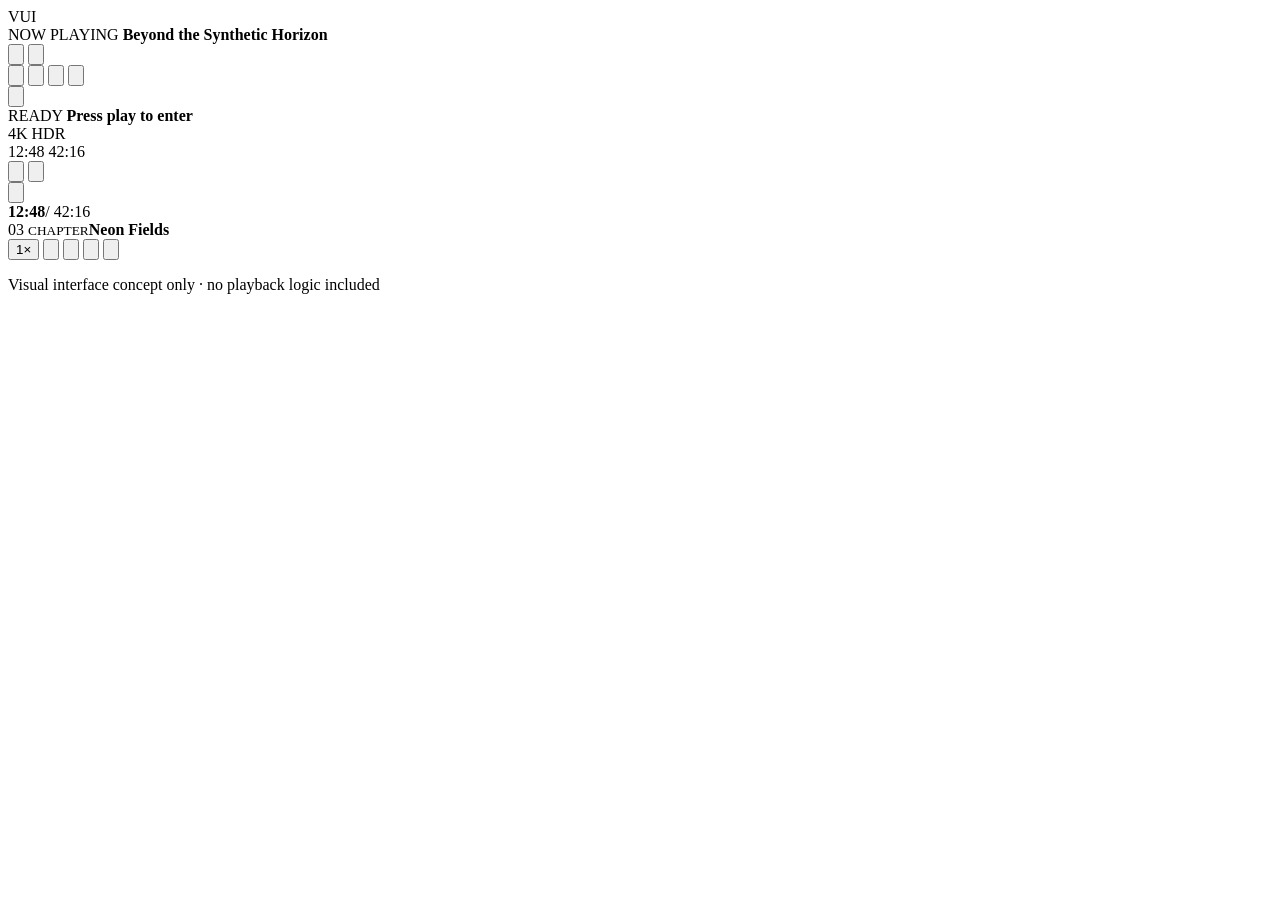
==== index.html @ d74f634b "Add futuristic video player UI" ====
<!doctype html>
<html lang="en">
<head>
  <meta charset="UTF-8" />
  <meta name="viewport" content="width=device-width, initial-scale=1.0" />
  <meta name="theme-color" content="#07080b" />
  <title>Vui — Futuristic Video Player UI</title>
  <link rel="preconnect" href="https://fonts.googleapis.com">
  <link rel="preconnect" href="https://fonts.gstatic.com" crossorigin>
  <link href="https://fonts.googleapis.com/css2?family=Inter:wght@400;500;600;700&display=swap" rel="stylesheet">
  <link rel="stylesheet" href="./styles.css" />
</head>
<body>
  <main class="page-shell">
    <section class="player" aria-label="Vui video player interface concept">
      <div class="ambient ambient-a"></div>
      <div class="ambient ambient-b"></div>
      <div class="noise"></div>
      <div class="scanline"></div>

      <div class="poster" aria-hidden="true">
        <div class="poster-orb orb-one"></div>
        <div class="poster-orb orb-two"></div>
        <div class="poster-grid"></div>
        <div class="poster-horizon"></div>
      </div>

      <header class="topbar glass-panel">
        <div class="brand-chip">
          <span class="brand-mark"><i></i><i></i></span>
          <span>VUI</span>
        </div>

        <div class="media-title">
          <span class="eyebrow">NOW PLAYING</span>
          <strong>Beyond the Synthetic Horizon</strong>
        </div>

        <div class="top-actions">
          <button class="icon-button soft" aria-label="Share">
            <svg viewBox="0 0 24 24"><path d="M7 12v7a1 1 0 0 0 1 1h8a1 1 0 0 0 1-1v-7M12 16V4m0 0L8 8m4-4 4 4"/></svg>
          </button>
          <button class="icon-button soft" aria-label="More options">
            <svg viewBox="0 0 24 24"><circle cx="5" cy="12" r="1.5"/><circle cx="12" cy="12" r="1.5"/><circle cx="19" cy="12" r="1.5"/></svg>
          </button>
        </div>
      </header>

      <aside class="side-rail glass-panel" aria-label="Quick actions">
        <button class="rail-button active" aria-label="Player mode">
          <span class="rail-glow"></span>
          <svg viewBox="0 0 24 24"><path d="M8 5v14l11-7z"/></svg>
        </button>
        <button class="rail-button" aria-label="Audio">
          <svg viewBox="0 0 24 24"><path d="M5 9v6h4l5 4V5L9 9H5zm12 1.5a3 3 0 0 1 0 3m1.8-5.2a6 6 0 0 1 0 7.4"/></svg>
        </button>
        <button class="rail-button" aria-label="Captions">
          <svg viewBox="0 0 24 24"><rect x="3" y="5" width="18" height="14" rx="4"/><path d="M10 10H8.5a2 2 0 0 0 0 4H10m5-4h-1.5a2 2 0 0 0 0 4H15"/></svg>
        </button>
        <button class="rail-button" aria-label="Cinema mode">
          <svg viewBox="0 0 24 24"><rect x="3" y="6" width="18" height="12" rx="3"/><path d="M8 10h8M8 14h5"/></svg>
        </button>
      </aside>

      <div class="center-state" aria-hidden="true">
        <button class="play-core" tabindex="-1">
          <span class="pulse pulse-a"></span>
          <span class="pulse pulse-b"></span>
          <span class="play-inner">
            <svg viewBox="0 0 24 24"><path d="M9 6.5v11l9-5.5z"/></svg>
          </span>
        </button>
        <div class="center-copy">
          <span>READY</span>
          <strong>Press play to enter</strong>
        </div>
      </div>

      <div class="quality-badge glass-panel" aria-hidden="true">
        <span class="status-dot"></span>
        <span>4K</span>
        <i></i>
        <span>HDR</span>
      </div>

      <section class="control-deck glass-panel" aria-label="Playback controls">
        <div class="timeline-wrap">
          <div class="timeline-labels">
            <span>12:48</span>
            <span>42:16</span>
          </div>
          <div class="timeline">
            <div class="buffered"></div>
            <div class="progress"></div>
            <div class="timeline-glow"></div>
            <div class="thumb"></div>
          </div>
          <div class="chapter-row" aria-hidden="true">
            <span style="left: 18%"></span>
            <span style="left: 41%"></span>
            <span style="left: 68%"></span>
            <span style="left: 87%"></span>
          </div>
        </div>

        <div class="controls-row">
          <div class="control-cluster left">
            <button class="icon-button strong" aria-label="Play">
              <svg viewBox="0 0 24 24"><path d="M8.5 5.5v13l10-6.5z"/></svg>
            </button>
            <button class="icon-button" aria-label="Next">
              <svg viewBox="0 0 24 24"><path d="M6 6v12l9-6zM17 6v12"/></svg>
            </button>
            <div class="volume-pill">
              <button class="mini-button" aria-label="Volume">
                <svg viewBox="0 0 24 24"><path d="M5 9v6h4l5 4V5L9 9H5zm12 1.5a3 3 0 0 1 0 3"/></svg>
              </button>
              <div class="volume-track"><span></span></div>
            </div>
            <div class="timecode"><strong>12:48</strong><span>/ 42:16</span></div>
          </div>

          <div class="control-cluster center">
            <div class="scene-pill">
              <span class="scene-index">03</span>
              <span class="scene-copy"><small>CHAPTER</small><strong>Neon Fields</strong></span>
              <span class="scene-wave" aria-hidden="true"><i></i><i></i><i></i><i></i><i></i></span>
            </div>
          </div>

          <div class="control-cluster right">
            <button class="text-button">1×</button>
            <button class="icon-button" aria-label="Captions">
              <svg viewBox="0 0 24 24"><rect x="3" y="5" width="18" height="14" rx="4"/><path d="M10 10H8.5a2 2 0 0 0 0 4H10m5-4h-1.5a2 2 0 0 0 0 4H15"/></svg>
            </button>
            <button class="icon-button" aria-label="Settings">
              <svg viewBox="0 0 24 24"><circle cx="12" cy="12" r="3"/><path d="M19.4 15a1.7 1.7 0 0 0 .34 1.88l.06.06-2.83 2.83-.06-.06A1.7 1.7 0 0 0 15 19.4a1.7 1.7 0 0 0-1 .6 1.7 1.7 0 0 0-.4 1.1V21H9.6v-.1A1.7 1.7 0 0 0 8.2 19.3a1.7 1.7 0 0 0-1.6.4l-.07.06-2.83-2.83.06-.06A1.7 1.7 0 0 0 4.1 15a1.7 1.7 0 0 0-.6-1 1.7 1.7 0 0 0-1.1-.4H2.3V9.6h.1A1.7 1.7 0 0 0 4 8.2a1.7 1.7 0 0 0-.4-1.6l-.06-.07L6.37 3.7l.06.06A1.7 1.7 0 0 0 8.3 4.1a1.7 1.7 0 0 0 1-.6 1.7 1.7 0 0 0 .4-1.1V2.3h4v.1A1.7 1.7 0 0 0 15.1 4a1.7 1.7 0 0 0 1.6-.4l.07-.06 2.83 2.83-.06.06A1.7 1.7 0 0 0 19.9 8.3a1.7 1.7 0 0 0 .6 1 1.7 1.7 0 0 0 1.1.4h.1v4h-.1A1.7 1.7 0 0 0 19.4 15Z"/></svg>
            </button>
            <button class="icon-button" aria-label="Picture in picture">
              <svg viewBox="0 0 24 24"><rect x="3" y="5" width="18" height="14" rx="2"/><rect x="12" y="11" width="7" height="5" rx="1"/></svg>
            </button>
            <button class="icon-button strong subtle" aria-label="Fullscreen">
              <svg viewBox="0 0 24 24"><path d="M8 3H3v5m13-5h5v5M8 21H3v-5m13 5h5v-5"/></svg>
            </button>
          </div>
        </div>
      </section>

      <div class="corner-mark corner-mark-tl"></div>
      <div class="corner-mark corner-mark-tr"></div>
      <div class="corner-mark corner-mark-bl"></div>
      <div class="corner-mark corner-mark-br"></div>
    </section>

    <p class="hint">Visual interface concept only · no playback logic included</p>
  </main>
</body>
</html>
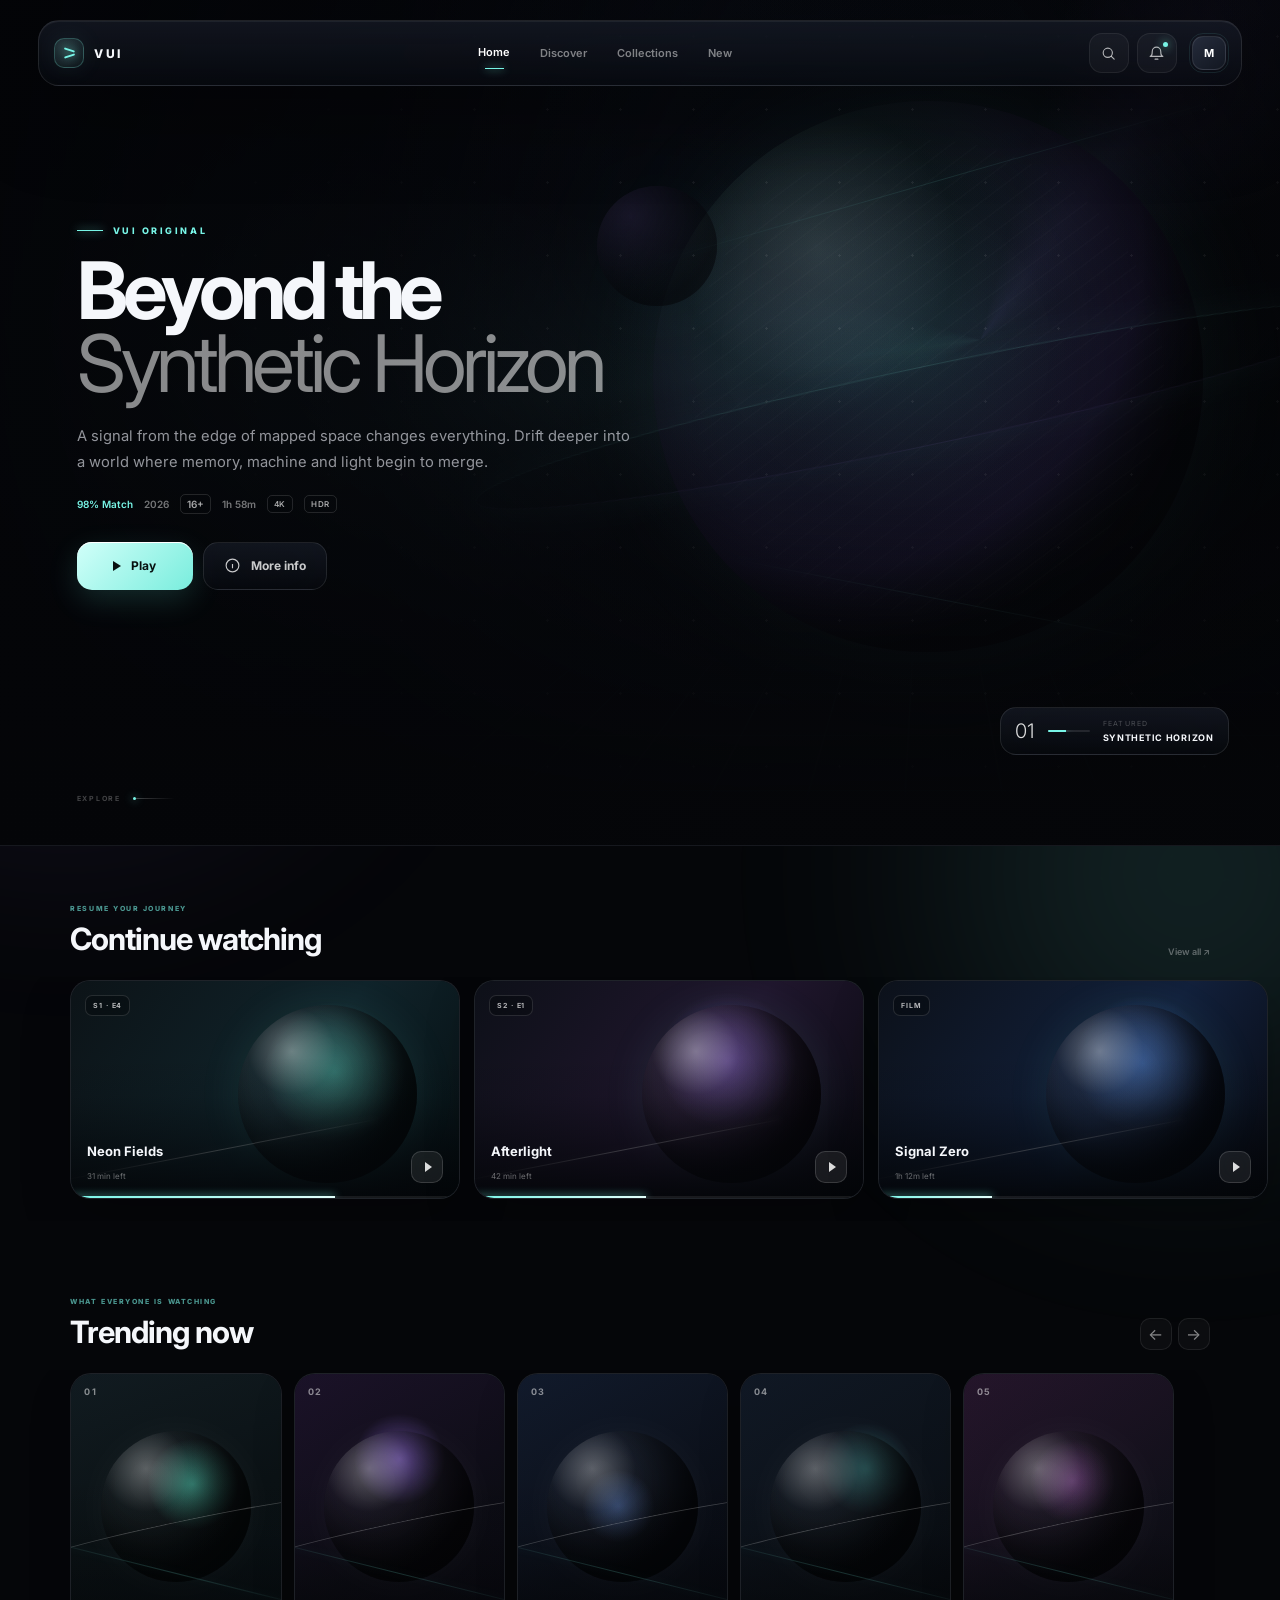
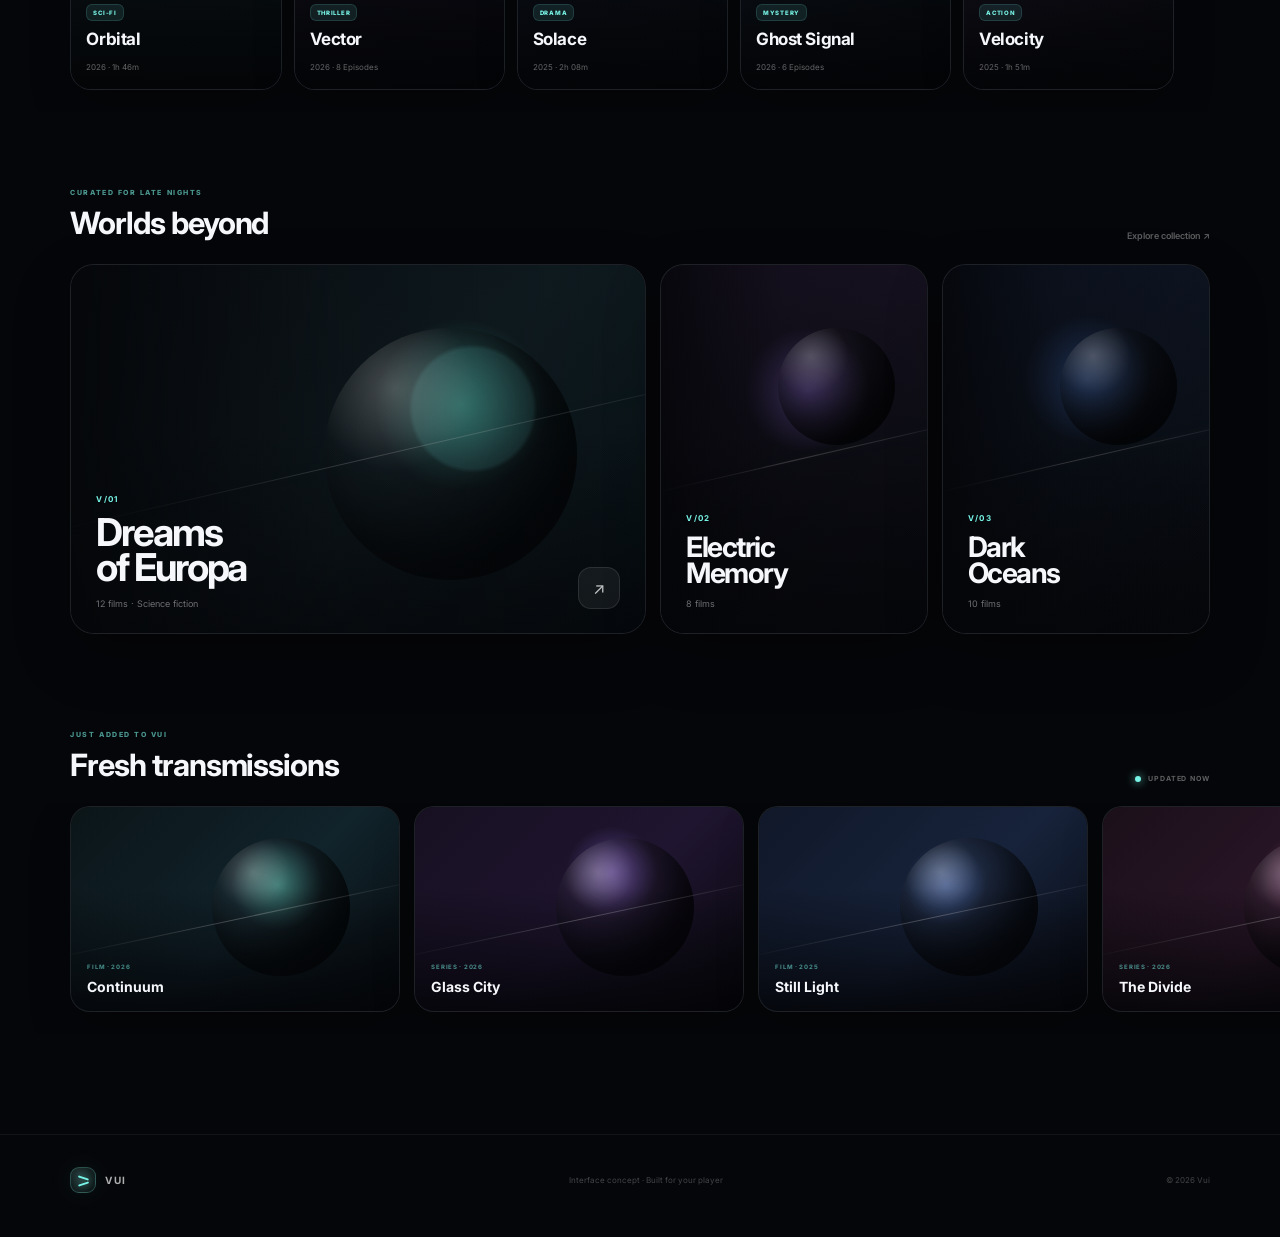
==== commit c4832c61: "Build Vui streaming homepage" ====
--- a/index.html
+++ b/index.html
@@ -3,156 +3,257 @@
 <head>
   <meta charset="UTF-8" />
   <meta name="viewport" content="width=device-width, initial-scale=1.0" />
-  <meta name="theme-color" content="#07080b" />
-  <title>Vui — Futuristic Video Player UI</title>
+  <meta name="theme-color" content="#050609" />
+  <title>Vui — Discover</title>
   <link rel="preconnect" href="https://fonts.googleapis.com">
   <link rel="preconnect" href="https://fonts.gstatic.com" crossorigin>
-  <link href="https://fonts.googleapis.com/css2?family=Inter:wght@400;500;600;700&display=swap" rel="stylesheet">
-  <link rel="stylesheet" href="./styles.css" />
+  <link href="https://fonts.googleapis.com/css2?family=Inter:wght@400;500;600;700;800&display=swap" rel="stylesheet">
+  <link rel="stylesheet" href="./home.css" />
 </head>
 <body>
-  <main class="page-shell">
-    <section class="player" aria-label="Vui video player interface concept">
-      <div class="ambient ambient-a"></div>
-      <div class="ambient ambient-b"></div>
-      <div class="noise"></div>
-      <div class="scanline"></div>
-
-      <div class="poster" aria-hidden="true">
-        <div class="poster-orb orb-one"></div>
-        <div class="poster-orb orb-two"></div>
-        <div class="poster-grid"></div>
-        <div class="poster-horizon"></div>
-      </div>
-
-      <header class="topbar glass-panel">
-        <div class="brand-chip">
-          <span class="brand-mark"><i></i><i></i></span>
-          <span>VUI</span>
-        </div>
-
-        <div class="media-title">
-          <span class="eyebrow">NOW PLAYING</span>
-          <strong>Beyond the Synthetic Horizon</strong>
-        </div>
-
-        <div class="top-actions">
-          <button class="icon-button soft" aria-label="Share">
-            <svg viewBox="0 0 24 24"><path d="M7 12v7a1 1 0 0 0 1 1h8a1 1 0 0 0 1-1v-7M12 16V4m0 0L8 8m4-4 4 4"/></svg>
-          </button>
-          <button class="icon-button soft" aria-label="More options">
-            <svg viewBox="0 0 24 24"><circle cx="5" cy="12" r="1.5"/><circle cx="12" cy="12" r="1.5"/><circle cx="19" cy="12" r="1.5"/></svg>
-          </button>
-        </div>
-      </header>
-
-      <aside class="side-rail glass-panel" aria-label="Quick actions">
-        <button class="rail-button active" aria-label="Player mode">
-          <span class="rail-glow"></span>
-          <svg viewBox="0 0 24 24"><path d="M8 5v14l11-7z"/></svg>
+  <div class="page-noise"></div>
+  <div class="aurora aurora-a"></div>
+  <div class="aurora aurora-b"></div>
+
+  <header class="nav-shell">
+    <nav class="nav glass">
+      <a class="brand" href="./index.html" aria-label="Vui home">
+        <span class="brand-mark"><i></i><i></i></span>
+        <span>VUI</span>
+      </a>
+
+      <div class="nav-links" aria-label="Primary navigation">
+        <a class="active" href="#">Home</a>
+        <a href="#trending">Discover</a>
+        <a href="#collections">Collections</a>
+        <a href="#new">New</a>
+      </div>
+
+      <div class="nav-actions">
+        <button class="round-button search-button" aria-label="Search">
+          <svg viewBox="0 0 24 24"><circle cx="11" cy="11" r="6.5"/><path d="m16 16 4 4"/></svg>
         </button>
-        <button class="rail-button" aria-label="Audio">
-          <svg viewBox="0 0 24 24"><path d="M5 9v6h4l5 4V5L9 9H5zm12 1.5a3 3 0 0 1 0 3m1.8-5.2a6 6 0 0 1 0 7.4"/></svg>
+        <button class="round-button" aria-label="Notifications">
+          <svg viewBox="0 0 24 24"><path d="M18 9a6 6 0 0 0-12 0c0 7-3 7-3 7h18s-3 0-3-7M10 20h4"/></svg>
+          <span class="notify-dot"></span>
         </button>
-        <button class="rail-button" aria-label="Captions">
-          <svg viewBox="0 0 24 24"><rect x="3" y="5" width="18" height="14" rx="4"/><path d="M10 10H8.5a2 2 0 0 0 0 4H10m5-4h-1.5a2 2 0 0 0 0 4H15"/></svg>
+        <button class="profile" aria-label="Profile">
+          <span class="profile-core">M</span>
+          <span class="profile-ring"></span>
         </button>
-        <button class="rail-button" aria-label="Cinema mode">
-          <svg viewBox="0 0 24 24"><rect x="3" y="6" width="18" height="12" rx="3"/><path d="M8 10h8M8 14h5"/></svg>
-        </button>
-      </aside>
-
-      <div class="center-state" aria-hidden="true">
-        <button class="play-core" tabindex="-1">
-          <span class="pulse pulse-a"></span>
-          <span class="pulse pulse-b"></span>
-          <span class="play-inner">
-            <svg viewBox="0 0 24 24"><path d="M9 6.5v11l9-5.5z"/></svg>
-          </span>
-        </button>
-        <div class="center-copy">
-          <span>READY</span>
-          <strong>Press play to enter</strong>
-        </div>
-      </div>
-
-      <div class="quality-badge glass-panel" aria-hidden="true">
-        <span class="status-dot"></span>
-        <span>4K</span>
+      </div>
+    </nav>
+  </header>
+
+  <main>
+    <section class="hero">
+      <div class="hero-art" aria-hidden="true">
+        <div class="planet planet-main"></div>
+        <div class="planet planet-small"></div>
+        <div class="hero-grid"></div>
+        <div class="hero-beam beam-a"></div>
+        <div class="hero-beam beam-b"></div>
+        <div class="star-field"></div>
+      </div>
+
+      <div class="hero-vignette"></div>
+
+      <div class="hero-content">
+        <div class="hero-kicker"><span></span> VUI ORIGINAL</div>
+        <h1>Beyond the<br><em>Synthetic Horizon</em></h1>
+        <p>A signal from the edge of mapped space changes everything. Drift deeper into a world where memory, machine and light begin to merge.</p>
+
+        <div class="meta">
+          <span class="match">98% Match</span>
+          <span>2026</span>
+          <span class="rating">16+</span>
+          <span>1h 58m</span>
+          <span class="quality">4K</span>
+          <span class="quality">HDR</span>
+        </div>
+
+        <div class="hero-actions">
+          <a class="primary-cta" href="./player.html">
+            <span class="play-glyph"></span>
+            Play
+          </a>
+          <a class="secondary-cta glass" href="#featured">
+            <svg viewBox="0 0 24 24"><circle cx="12" cy="12" r="9"/><path d="M12 10v6m0-9v.2"/></svg>
+            More info
+          </a>
+        </div>
+      </div>
+
+      <div class="hero-index glass" aria-label="Featured selection">
+        <span class="index-number">01</span>
+        <div class="index-line"><i></i></div>
+        <div>
+          <small>FEATURED</small>
+          <strong>SYNTHETIC HORIZON</strong>
+        </div>
+      </div>
+
+      <div class="scroll-cue">
+        <span>EXPLORE</span>
         <i></i>
-        <span>HDR</span>
-      </div>
-
-      <section class="control-deck glass-panel" aria-label="Playback controls">
-        <div class="timeline-wrap">
-          <div class="timeline-labels">
-            <span>12:48</span>
-            <span>42:16</span>
-          </div>
-          <div class="timeline">
-            <div class="buffered"></div>
-            <div class="progress"></div>
-            <div class="timeline-glow"></div>
-            <div class="thumb"></div>
-          </div>
-          <div class="chapter-row" aria-hidden="true">
-            <span style="left: 18%"></span>
-            <span style="left: 41%"></span>
-            <span style="left: 68%"></span>
-            <span style="left: 87%"></span>
-          </div>
-        </div>
-
-        <div class="controls-row">
-          <div class="control-cluster left">
-            <button class="icon-button strong" aria-label="Play">
-              <svg viewBox="0 0 24 24"><path d="M8.5 5.5v13l10-6.5z"/></svg>
-            </button>
-            <button class="icon-button" aria-label="Next">
-              <svg viewBox="0 0 24 24"><path d="M6 6v12l9-6zM17 6v12"/></svg>
-            </button>
-            <div class="volume-pill">
-              <button class="mini-button" aria-label="Volume">
-                <svg viewBox="0 0 24 24"><path d="M5 9v6h4l5 4V5L9 9H5zm12 1.5a3 3 0 0 1 0 3"/></svg>
-              </button>
-              <div class="volume-track"><span></span></div>
-            </div>
-            <div class="timecode"><strong>12:48</strong><span>/ 42:16</span></div>
-          </div>
-
-          <div class="control-cluster center">
-            <div class="scene-pill">
-              <span class="scene-index">03</span>
-              <span class="scene-copy"><small>CHAPTER</small><strong>Neon Fields</strong></span>
-              <span class="scene-wave" aria-hidden="true"><i></i><i></i><i></i><i></i><i></i></span>
-            </div>
-          </div>
-
-          <div class="control-cluster right">
-            <button class="text-button">1×</button>
-            <button class="icon-button" aria-label="Captions">
-              <svg viewBox="0 0 24 24"><rect x="3" y="5" width="18" height="14" rx="4"/><path d="M10 10H8.5a2 2 0 0 0 0 4H10m5-4h-1.5a2 2 0 0 0 0 4H15"/></svg>
-            </button>
-            <button class="icon-button" aria-label="Settings">
-              <svg viewBox="0 0 24 24"><circle cx="12" cy="12" r="3"/><path d="M19.4 15a1.7 1.7 0 0 0 .34 1.88l.06.06-2.83 2.83-.06-.06A1.7 1.7 0 0 0 15 19.4a1.7 1.7 0 0 0-1 .6 1.7 1.7 0 0 0-.4 1.1V21H9.6v-.1A1.7 1.7 0 0 0 8.2 19.3a1.7 1.7 0 0 0-1.6.4l-.07.06-2.83-2.83.06-.06A1.7 1.7 0 0 0 4.1 15a1.7 1.7 0 0 0-.6-1 1.7 1.7 0 0 0-1.1-.4H2.3V9.6h.1A1.7 1.7 0 0 0 4 8.2a1.7 1.7 0 0 0-.4-1.6l-.06-.07L6.37 3.7l.06.06A1.7 1.7 0 0 0 8.3 4.1a1.7 1.7 0 0 0 1-.6 1.7 1.7 0 0 0 .4-1.1V2.3h4v.1A1.7 1.7 0 0 0 15.1 4a1.7 1.7 0 0 0 1.6-.4l.07-.06 2.83 2.83-.06.06A1.7 1.7 0 0 0 19.9 8.3a1.7 1.7 0 0 0 .6 1 1.7 1.7 0 0 0 1.1.4h.1v4h-.1A1.7 1.7 0 0 0 19.4 15Z"/></svg>
-            </button>
-            <button class="icon-button" aria-label="Picture in picture">
-              <svg viewBox="0 0 24 24"><rect x="3" y="5" width="18" height="14" rx="2"/><rect x="12" y="11" width="7" height="5" rx="1"/></svg>
-            </button>
-            <button class="icon-button strong subtle" aria-label="Fullscreen">
-              <svg viewBox="0 0 24 24"><path d="M8 3H3v5m13-5h5v5M8 21H3v-5m13 5h5v-5"/></svg>
-            </button>
-          </div>
-        </div>
-      </section>
-
-      <div class="corner-mark corner-mark-tl"></div>
-      <div class="corner-mark corner-mark-tr"></div>
-      <div class="corner-mark corner-mark-bl"></div>
-      <div class="corner-mark corner-mark-br"></div>
-    </section>
-
-    <p class="hint">Visual interface concept only · no playback logic included</p>
+      </div>
+    </section>
+
+    <section class="content-stage" id="featured">
+      <div class="section-head">
+        <div>
+          <span class="eyebrow">RESUME YOUR JOURNEY</span>
+          <h2>Continue watching</h2>
+        </div>
+        <a href="#trending">View all <span>↗</span></a>
+      </div>
+
+      <div class="rail continue-rail">
+        <a class="wide-card theme-cyan" href="./player.html">
+          <div class="card-art"><span class="sphere"></span><span class="slash"></span></div>
+          <div class="card-shade"></div>
+          <span class="card-badge">S1 · E4</span>
+          <div class="wide-info">
+            <div><strong>Neon Fields</strong><span>31 min left</span></div>
+            <span class="mini-play"></span>
+          </div>
+          <div class="progress"><i style="width:68%"></i></div>
+        </a>
+
+        <a class="wide-card theme-violet" href="./player.html">
+          <div class="card-art"><span class="sphere"></span><span class="slash"></span></div>
+          <div class="card-shade"></div>
+          <span class="card-badge">S2 · E1</span>
+          <div class="wide-info">
+            <div><strong>Afterlight</strong><span>42 min left</span></div>
+            <span class="mini-play"></span>
+          </div>
+          <div class="progress"><i style="width:44%"></i></div>
+        </a>
+
+        <a class="wide-card theme-blue" href="./player.html">
+          <div class="card-art"><span class="sphere"></span><span class="slash"></span></div>
+          <div class="card-shade"></div>
+          <span class="card-badge">FILM</span>
+          <div class="wide-info">
+            <div><strong>Signal Zero</strong><span>1h 12m left</span></div>
+            <span class="mini-play"></span>
+          </div>
+          <div class="progress"><i style="width:29%"></i></div>
+        </a>
+      </div>
+    </section>
+
+    <section class="content-stage" id="trending">
+      <div class="section-head">
+        <div>
+          <span class="eyebrow">WHAT EVERYONE IS WATCHING</span>
+          <h2>Trending now</h2>
+        </div>
+        <div class="rail-controls"><button>←</button><button>→</button></div>
+      </div>
+
+      <div class="rail poster-rail">
+        <a class="poster-card poster-a" href="./player.html">
+          <span class="rank">01</span>
+          <div class="poster-visual"><i></i></div>
+          <div class="poster-overlay">
+            <span class="pill">SCI-FI</span>
+            <strong>Orbital</strong>
+            <small>2026 · 1h 46m</small>
+          </div>
+        </a>
+        <a class="poster-card poster-b" href="./player.html">
+          <span class="rank">02</span>
+          <div class="poster-visual"><i></i></div>
+          <div class="poster-overlay">
+            <span class="pill">THRILLER</span>
+            <strong>Vector</strong>
+            <small>2026 · 8 Episodes</small>
+          </div>
+        </a>
+        <a class="poster-card poster-c" href="./player.html">
+          <span class="rank">03</span>
+          <div class="poster-visual"><i></i></div>
+          <div class="poster-overlay">
+            <span class="pill">DRAMA</span>
+            <strong>Solace</strong>
+            <small>2025 · 2h 08m</small>
+          </div>
+        </a>
+        <a class="poster-card poster-d" href="./player.html">
+          <span class="rank">04</span>
+          <div class="poster-visual"><i></i></div>
+          <div class="poster-overlay">
+            <span class="pill">MYSTERY</span>
+            <strong>Ghost Signal</strong>
+            <small>2026 · 6 Episodes</small>
+          </div>
+        </a>
+        <a class="poster-card poster-e" href="./player.html">
+          <span class="rank">05</span>
+          <div class="poster-visual"><i></i></div>
+          <div class="poster-overlay">
+            <span class="pill">ACTION</span>
+            <strong>Velocity</strong>
+            <small>2025 · 1h 51m</small>
+          </div>
+        </a>
+      </div>
+    </section>
+
+    <section class="content-stage" id="collections">
+      <div class="section-head">
+        <div>
+          <span class="eyebrow">CURATED FOR LATE NIGHTS</span>
+          <h2>Worlds beyond</h2>
+        </div>
+        <a href="#new">Explore collection <span>↗</span></a>
+      </div>
+
+      <div class="collection-grid">
+        <a class="collection-card collection-main" href="./player.html">
+          <div class="collection-art"></div>
+          <div class="collection-copy">
+            <span class="collection-no">V/01</span>
+            <h3>Dreams<br>of Europa</h3>
+            <p>12 films · Science fiction</p>
+            <span class="arrow-orb">↗</span>
+          </div>
+        </a>
+        <a class="collection-card collection-mini collection-two" href="./player.html">
+          <div class="collection-art"></div>
+          <div class="collection-copy"><span>V/02</span><h3>Electric<br>Memory</h3><p>8 films</p></div>
+        </a>
+        <a class="collection-card collection-mini collection-three" href="./player.html">
+          <div class="collection-art"></div>
+          <div class="collection-copy"><span>V/03</span><h3>Dark<br>Oceans</h3><p>10 films</p></div>
+        </a>
+      </div>
+    </section>
+
+    <section class="content-stage" id="new">
+      <div class="section-head">
+        <div>
+          <span class="eyebrow">JUST ADDED TO VUI</span>
+          <h2>Fresh transmissions</h2>
+        </div>
+        <div class="live-chip"><i></i> UPDATED NOW</div>
+      </div>
+
+      <div class="rail landscape-rail">
+        <a class="landscape-card land-a" href="./player.html"><div class="land-art"></div><div class="land-copy"><span>FILM · 2026</span><strong>Continuum</strong></div></a>
+        <a class="landscape-card land-b" href="./player.html"><div class="land-art"></div><div class="land-copy"><span>SERIES · 2026</span><strong>Glass City</strong></div></a>
+        <a class="landscape-card land-c" href="./player.html"><div class="land-art"></div><div class="land-copy"><span>FILM · 2025</span><strong>Still Light</strong></div></a>
+        <a class="landscape-card land-d" href="./player.html"><div class="land-art"></div><div class="land-copy"><span>SERIES · 2026</span><strong>The Divide</strong></div></a>
+      </div>
+    </section>
   </main>
+
+  <footer>
+    <div class="footer-brand"><span class="brand-mark"><i></i><i></i></span><strong>VUI</strong></div>
+    <p>Interface concept · Built for your player</p>
+    <span>© 2026 Vui</span>
+  </footer>
 </body>
 </html>
--- a/home.css
+++ b/home.css
@@ -0,0 +1 @@
+:root{--bg:#050609;--surface:#0b0e14;--glass:rgba(14,18,26,.56);--line:rgba(255,255,255,.1);--text:#f5f7fb;--muted:rgba(235,239,248,.56);--dim:rgba(235,239,248,.3);--cyan:#78f5e7;--cyan2:#b6fff6;--violet:#a788ff;--blue:#6aa8ff;--ease:cubic-bezier(.2,.8,.2,1);--shadow:0 30px 80px rgba(0,0,0,.36)}*{box-sizing:border-box}html{scroll-behavior:smooth}body{margin:0;background:var(--bg);color:var(--text);font-family:Inter,ui-sans-serif,system-ui,-apple-system,BlinkMacSystemFont,"Segoe UI",sans-serif;-webkit-font-smoothing:antialiased;overflow-x:hidden}a{color:inherit;text-decoration:none}button{font:inherit}.page-noise{position:fixed;inset:0;z-index:99;pointer-events:none;opacity:.09;background-image:url("data:image/svg+xml,%3Csvg viewBox='0 0 180 180' xmlns='http://www.w3.org/2000/svg'%3E%3Cfilter id='n'%3E%3CfeTurbulence type='fractalNoise' baseFrequency='.92' numOctaves='3' stitchTiles='stitch'/%3E%3C/filter%3E%3Crect width='100%25' height='100%25' filter='url(%23n)' opacity='.22'/%3E%3C/svg%3E");mix-blend-mode:soft-light}.aurora{position:fixed;z-index:-1;border-radius:50%;filter:blur(130px);opacity:.12;pointer-events:none}.aurora-a{width:42vw;height:42vw;left:-16vw;top:30vh;background:var(--violet);animation:auroraA 16s var(--ease) infinite alternate}.aurora-b{width:38vw;height:38vw;right:-12vw;top:70vh;background:var(--cyan);animation:auroraB 18s var(--ease) infinite alternate}.glass{background:linear-gradient(180deg,rgba(24,29,41,.66),rgba(9,12,18,.5));border:1px solid var(--line);backdrop-filter:blur(28px) saturate(130%);-webkit-backdrop-filter:blur(28px) saturate(130%);box-shadow:inset 0 1px rgba(255,255,255,.06),var(--shadow)}.nav-shell{position:fixed;z-index:80;left:0;right:0;top:0;padding:20px clamp(18px,3vw,48px);pointer-events:none}.nav{height:66px;max-width:1500px;margin:auto;padding:0 11px 0 15px;border-radius:21px;display:grid;grid-template-columns:auto 1fr auto;align-items:center;gap:38px;pointer-events:auto;transition:border-color .35s var(--ease),transform .35s var(--ease)}.nav:hover{border-color:rgba(255,255,255,.16)}.brand{display:flex;align-items:center;gap:10px;font-size:12px;font-weight:800;letter-spacing:.18em}.brand-mark{position:relative;display:grid;place-items:center;width:30px;height:30px;border-radius:10px;border:1px solid rgba(126,245,231,.24);background:radial-gradient(circle at 35% 30%,rgba(169,255,246,.18),rgba(126,245,231,.04));box-shadow:0 0 25px rgba(126,245,231,.08)}.brand-mark i{position:absolute;width:11px;height:1.5px;border-radius:5px;background:var(--cyan);box-shadow:0 0 9px rgba(120,245,231,.7)}.brand-mark i:first-child{transform:translateY(-3px) rotate(18deg)}.brand-mark i:last-child{transform:translateY(3px) rotate(-18deg)}.nav-links{display:flex;align-items:center;justify-content:center;gap:30px}.nav-links a{position:relative;color:rgba(255,255,255,.48);font-size:11px;font-weight:600;transition:color .25s var(--ease),transform .25s var(--ease)}.nav-links a::after{content:"";position:absolute;left:50%;right:50%;bottom:-10px;height:1px;background:var(--cyan);box-shadow:0 0 8px var(--cyan);transition:left .3s var(--ease),right .3s var(--ease)}.nav-links a:hover,.nav-links a.active{color:#fff;transform:translateY(-1px)}.nav-links a.active::after,.nav-links a:hover::after{left:20%;right:20%}.nav-actions{display:flex;align-items:center;gap:8px}.round-button{position:relative;width:40px;height:40px;display:grid;place-items:center;border-radius:13px;border:1px solid rgba(255,255,255,.07);background:rgba(255,255,255,.035);color:rgba(255,255,255,.68);cursor:pointer;transition:.25s var(--ease)}.round-button:hover{color:white;background:rgba(255,255,255,.08);border-color:rgba(255,255,255,.15);transform:translateY(-2px) scale(1.04)}.round-button svg{width:17px;height:17px;fill:none;stroke:currentColor;stroke-width:1.6;stroke-linecap:round;stroke-linejoin:round}.notify-dot{position:absolute;right:8px;top:8px;width:5px;height:5px;border-radius:50%;background:var(--cyan);box-shadow:0 0 10px var(--cyan)}.profile{position:relative;width:42px;height:42px;margin-left:3px;border:0;background:transparent;color:white;cursor:pointer}.profile-core{position:absolute;inset:4px;display:grid;place-items:center;border-radius:11px;background:linear-gradient(145deg,#252b3b,#121721);font-size:11px;font-weight:700;border:1px solid rgba(255,255,255,.1);z-index:2}.profile-ring{position:absolute;inset:1px;border-radius:14px;border:1px solid rgba(126,245,231,.25);opacity:.4;transition:.3s}.profile:hover .profile-ring{inset:-3px;opacity:1;box-shadow:0 0 18px rgba(126,245,231,.14)}.hero{position:relative;min-height:min(880px,94vh);height:94vh;overflow:hidden;border-bottom:1px solid rgba(255,255,255,.06);background:#070a10}.hero-art{position:absolute;inset:0;overflow:hidden;background:radial-gradient(circle at 72% 43%,rgba(91,255,223,.08),transparent 15%),radial-gradient(circle at 67% 45%,rgba(137,104,255,.1),transparent 26%),linear-gradient(115deg,#080b12 0%,#090c13 44%,#040506 100%)}.hero-art::before{content:"";position:absolute;inset:-20%;background:conic-gradient(from 140deg at 69% 43%,transparent 0 28%,rgba(121,244,230,.07) 34%,transparent 41% 65%,rgba(157,125,255,.08) 71%,transparent 79%);animation:heroRotate 25s linear infinite}.planet{position:absolute;border-radius:50%;box-shadow:inset -42px -30px 90px rgba(0,0,0,.65),0 0 100px rgba(119,245,231,.08)}.planet-main{width:min(43vw,650px);height:min(43vw,650px);right:6vw;top:12%;background:radial-gradient(circle at 30% 27%,rgba(189,255,248,.23),rgba(84,163,157,.12) 25%,rgba(45,37,80,.58) 58%,#0a0c12 72%);animation:planetFloat 10s var(--ease) infinite alternate}.planet-main::before{content:"";position:absolute;inset:7%;border-radius:50%;background:repeating-linear-gradient(155deg,transparent 0 14px,rgba(255,255,255,.025) 15px 16px);transform:rotate(-12deg);opacity:.8}.planet-main::after{content:"";position:absolute;left:-34%;right:-34%;top:48%;height:14%;border-radius:50%;border-top:1px solid rgba(138,255,238,.18);border-bottom:1px solid rgba(173,149,255,.13);transform:rotate(-12deg);filter:blur(.2px);box-shadow:0 0 35px rgba(126,245,231,.06)}.planet-small{width:120px;height:120px;right:44%;top:22%;opacity:.5;background:radial-gradient(circle at 28% 25%,rgba(167,136,255,.5),rgba(28,30,48,.35) 58%,#070910 70%);animation:smallFloat 8s var(--ease) infinite alternate}.hero-grid{position:absolute;left:30%;right:-15%;bottom:-36%;height:58%;transform:perspective(560px) rotateX(63deg);transform-origin:top;background-image:linear-gradient(rgba(126,245,231,.09) 1px,transparent 1px),linear-gradient(90deg,rgba(126,245,231,.07) 1px,transparent 1px);background-size:66px 66px;mask-image:linear-gradient(to bottom,transparent,#000 18%,#000 60%,transparent);opacity:.44;animation:gridDrift 11s linear infinite}.hero-beam{position:absolute;height:1px;background:linear-gradient(90deg,transparent,rgba(126,245,231,.38),transparent);box-shadow:0 0 14px rgba(126,245,231,.25);transform-origin:left;opacity:.4}.beam-a{width:47vw;right:2%;top:31%;transform:rotate(-16deg);animation:beamPulse 5s var(--ease) infinite alternate}.beam-b{width:34vw;right:9%;top:66%;transform:rotate(11deg);animation:beamPulse 7s var(--ease) .7s infinite alternate}.star-field{position:absolute;inset:0;background-image:radial-gradient(circle,rgba(255,255,255,.45) 0 1px,transparent 1.4px);background-size:73px 73px;mask-image:linear-gradient(90deg,transparent 0,#000 42%,#000 100%);opacity:.2;animation:stars 18s linear infinite}.hero-vignette{position:absolute;inset:0;background:linear-gradient(90deg,rgba(4,5,8,.96) 0%,rgba(4,5,8,.74) 30%,rgba(4,5,8,.15) 58%,rgba(4,5,8,.12) 78%,rgba(4,5,8,.5) 100%),linear-gradient(180deg,rgba(4,5,8,.3),transparent 38%,#050609 98%)}.hero-content{position:relative;z-index:5;width:min(650px,55vw);padding-top:clamp(205px,25vh,280px);margin-left:clamp(26px,6vw,100px)}.hero-kicker{display:flex;align-items:center;gap:10px;color:var(--cyan);font-size:9px;font-weight:800;letter-spacing:.28em;margin-bottom:18px}.hero-kicker span{width:26px;height:1px;background:var(--cyan);box-shadow:0 0 10px var(--cyan)}.hero h1{font-size:clamp(50px,6.2vw,96px);line-height:.92;letter-spacing:-.065em;margin:0;max-width:780px}.hero h1 em{font-style:normal;font-weight:400;color:rgba(255,255,255,.53)}.hero p{max-width:555px;margin:24px 0 18px;color:rgba(241,244,252,.6);font-size:clamp(13px,1.15vw,16px);line-height:1.75}.meta{display:flex;align-items:center;gap:11px;flex-wrap:wrap;color:rgba(255,255,255,.45);font-size:10px;font-weight:600}.match{color:var(--cyan)}.rating,.quality{padding:3px 6px;border:1px solid rgba(255,255,255,.12);border-radius:5px;color:rgba(255,255,255,.65)}.quality{font-size:8px;letter-spacing:.08em}.hero-actions{display:flex;align-items:center;gap:10px;margin-top:28px}.primary-cta,.secondary-cta{height:48px;border-radius:15px;display:inline-flex;align-items:center;justify-content:center;gap:10px;padding:0 20px;font-size:12px;font-weight:700;transition:.3s var(--ease)}.primary-cta{min-width:116px;color:#07100f;background:linear-gradient(135deg,#d1fff9,#79eddd);box-shadow:0 10px 30px rgba(104,236,219,.16),inset 0 1px white}.primary-cta:hover{transform:translateY(-3px) scale(1.02);box-shadow:0 16px 40px rgba(104,236,219,.26)}.play-glyph{width:0;height:0;border-top:5px solid transparent;border-bottom:5px solid transparent;border-left:8px solid #07100f}.secondary-cta{color:rgba(255,255,255,.78);box-shadow:none}.secondary-cta:hover{transform:translateY(-3px);border-color:rgba(255,255,255,.18);color:#fff}.secondary-cta svg{width:17px;height:17px;fill:none;stroke:currentColor;stroke-width:1.6}.hero-index{position:absolute;z-index:6;right:clamp(28px,4vw,68px);bottom:90px;display:flex;align-items:center;gap:13px;padding:11px 14px;border-radius:16px;box-shadow:none}.index-number{font-size:20px;font-weight:300;color:rgba(255,255,255,.85)}.index-line{width:42px;height:2px;background:rgba(255,255,255,.1);overflow:hidden;border-radius:4px}.index-line i{display:block;width:45%;height:100%;background:var(--cyan);box-shadow:0 0 8px var(--cyan);animation:indexTravel 3s var(--ease) infinite alternate}.hero-index small{display:block;color:rgba(255,255,255,.26);font-size:7px;letter-spacing:.18em;margin-bottom:4px}.hero-index strong{display:block;font-size:9px;letter-spacing:.08em}.scroll-cue{position:absolute;z-index:7;left:clamp(26px,6vw,100px);bottom:42px;display:flex;align-items:center;gap:12px;color:rgba(255,255,255,.25);font-size:7px;font-weight:700;letter-spacing:.24em}.scroll-cue i{width:42px;height:1px;background:linear-gradient(90deg,rgba(255,255,255,.25),transparent);position:relative}.scroll-cue i::before{content:"";position:absolute;left:0;top:-1px;width:3px;height:3px;border-radius:50%;background:var(--cyan);box-shadow:0 0 9px var(--cyan);animation:scrollDot 2.3s var(--ease) infinite}.content-stage{position:relative;z-index:10;padding:58px 0 18px}.section-head{padding:0 clamp(22px,5.5vw,88px);margin-bottom:20px;display:flex;align-items:end;justify-content:space-between;gap:20px}.section-head .eyebrow{display:block;color:rgba(120,245,231,.6);font-size:7px;font-weight:800;letter-spacing:.22em;margin-bottom:7px}.section-head h2{margin:0;font-size:clamp(22px,2.4vw,34px);letter-spacing:-.035em}.section-head>a{color:rgba(255,255,255,.35);font-size:9px;font-weight:600;transition:.25s}.section-head>a:hover{color:var(--cyan);transform:translateX(3px)}.rail{display:flex;gap:14px;overflow-x:auto;scrollbar-width:none;padding:3px clamp(22px,5.5vw,88px) 22px}.rail::-webkit-scrollbar{display:none}.wide-card{position:relative;flex:0 0 min(390px,68vw);aspect-ratio:16/9;border-radius:20px;overflow:hidden;border:1px solid rgba(255,255,255,.08);background:#0c1017;box-shadow:0 20px 50px rgba(0,0,0,.24);transition:transform .38s var(--ease),border-color .38s var(--ease),box-shadow .38s var(--ease)}.wide-card:hover{transform:translateY(-8px) scale(1.018);border-color:rgba(255,255,255,.16);box-shadow:0 28px 60px rgba(0,0,0,.36)}.card-art{position:absolute;inset:0;overflow:hidden}.theme-cyan .card-art{background:radial-gradient(circle at 68% 42%,rgba(95,255,224,.34),transparent 24%),linear-gradient(125deg,#0c1317,#10232a 55%,#071013)}.theme-violet .card-art{background:radial-gradient(circle at 65% 37%,rgba(162,120,255,.37),transparent 24%),linear-gradient(125deg,#0d1018,#20162d 55%,#090a10)}.theme-blue .card-art{background:radial-gradient(circle at 68% 38%,rgba(89,154,255,.38),transparent 23%),linear-gradient(125deg,#0c111a,#12203b 58%,#070910)}.sphere{position:absolute;width:46%;aspect-ratio:1;border-radius:50%;right:11%;top:11%;background:radial-gradient(circle at 30% 26%,rgba(255,255,255,.36),rgba(255,255,255,.05) 24%,rgba(0,0,0,.4) 70%);box-shadow:inset -20px -18px 35px rgba(0,0,0,.52),0 0 45px rgba(121,244,230,.08);transition:transform .55s var(--ease)}.slash{position:absolute;left:-5%;right:20%;bottom:22%;height:1px;background:linear-gradient(90deg,transparent,rgba(255,255,255,.4),transparent);transform:rotate(-11deg);box-shadow:0 0 10px rgba(255,255,255,.16)}.wide-card:hover .sphere{transform:translate(-8px,-8px) scale(1.09)}.card-shade{position:absolute;inset:0;background:linear-gradient(180deg,transparent 35%,rgba(3,5,8,.1) 53%,rgba(3,5,8,.92))}.card-badge{position:absolute;left:14px;top:14px;padding:5px 7px;border:1px solid rgba(255,255,255,.12);border-radius:7px;background:rgba(5,7,11,.35);backdrop-filter:blur(10px);font-size:7px;font-weight:700;letter-spacing:.12em;color:rgba(255,255,255,.7)}.wide-info{position:absolute;left:16px;right:16px;bottom:15px;display:flex;align-items:end;justify-content:space-between}.wide-info strong{display:block;font-size:13px;margin-bottom:4px}.wide-info div span{font-size:8px;color:rgba(255,255,255,.4)}.mini-play{width:32px;height:32px;border-radius:10px;border:1px solid rgba(255,255,255,.15);background:rgba(255,255,255,.08);backdrop-filter:blur(10px);position:relative;transition:.3s}.mini-play::after{content:"";position:absolute;left:13px;top:10px;border-top:5px solid transparent;border-bottom:5px solid transparent;border-left:7px solid rgba(255,255,255,.85)}.wide-card:hover .mini-play{background:var(--cyan);border-color:var(--cyan);transform:scale(1.08)}.wide-card:hover .mini-play::after{border-left-color:#07100f}.progress{position:absolute;left:0;right:0;bottom:0;height:2px;background:rgba(255,255,255,.08)}.progress i{display:block;height:100%;background:linear-gradient(90deg,var(--cyan),#e2fffb);box-shadow:0 0 8px var(--cyan)}.rail-controls{display:flex;gap:6px}.rail-controls button{width:32px;height:32px;border-radius:10px;border:1px solid rgba(255,255,255,.08);background:rgba(255,255,255,.03);color:rgba(255,255,255,.5);cursor:pointer;transition:.25s}.rail-controls button:hover{color:#fff;border-color:rgba(255,255,255,.16);background:rgba(255,255,255,.07);transform:translateY(-2px)}.poster-rail{gap:12px}.poster-card{position:relative;flex:0 0 clamp(190px,16.5vw,258px);aspect-ratio:2/3;border-radius:21px;overflow:hidden;border:1px solid rgba(255,255,255,.08);background:#0b0e15;transition:.42s var(--ease);transform-origin:center bottom;box-shadow:0 18px 40px rgba(0,0,0,.22)}.poster-card:hover{transform:translateY(-12px) scale(1.035);border-color:rgba(255,255,255,.18);box-shadow:0 35px 75px rgba(0,0,0,.38);z-index:3}.poster-visual{position:absolute;inset:0;overflow:hidden;transition:transform .55s var(--ease)}.poster-a .poster-visual{background:radial-gradient(circle at 58% 35%,rgba(92,255,218,.45),transparent 19%),linear-gradient(160deg,#111b21,#0b1215 45%,#081014)}.poster-b .poster-visual{background:radial-gradient(circle at 50% 27%,rgba(162,117,255,.48),transparent 18%),linear-gradient(150deg,#1b1229,#0d0d15 55%,#090910)}.poster-c .poster-visual{background:radial-gradient(circle at 48% 42%,rgba(119,166,255,.36),transparent 17%),linear-gradient(150deg,#111a2c,#0b0f18 54%,#07090e)}.poster-d .poster-visual{background:radial-gradient(circle at 60% 30%,rgba(101,255,240,.25),transparent 18%),linear-gradient(150deg,#101825,#0b1016 60%,#05070b)}.poster-e .poster-visual{background:radial-gradient(circle at 52% 34%,rgba(232,126,255,.3),transparent 18%),linear-gradient(145deg,#25152b,#11101a 58%,#08090d)}.poster-visual::before{content:"";position:absolute;width:72%;aspect-ratio:1;border-radius:50%;left:14%;top:18%;background:radial-gradient(circle at 30% 25%,rgba(255,255,255,.33),rgba(255,255,255,.04) 28%,rgba(0,0,0,.48) 68%);box-shadow:inset -25px -25px 45px rgba(0,0,0,.45),0 0 40px rgba(255,255,255,.04)}.poster-visual::after{content:"";position:absolute;left:-30%;right:-30%;top:47%;height:7%;border-radius:50%;border-top:1px solid rgba(255,255,255,.23);transform:rotate(-12deg)}.poster-visual i{position:absolute;left:-30%;right:-30%;top:63%;height:1px;background:linear-gradient(90deg,transparent,rgba(120,245,231,.28),transparent);transform:rotate(14deg);box-shadow:0 0 9px rgba(120,245,231,.18)}.poster-card:hover .poster-visual{transform:scale(1.06)}.poster-card::after{content:"";position:absolute;inset:0;background:linear-gradient(180deg,rgba(3,4,6,.02) 35%,rgba(3,4,6,.1) 51%,rgba(3,4,6,.95) 100%)}.rank{position:absolute;z-index:3;left:13px;top:12px;color:rgba(255,255,255,.5);font-size:9px;font-weight:700;letter-spacing:.14em}.poster-overlay{position:absolute;z-index:3;left:15px;right:15px;bottom:15px}.poster-overlay .pill{display:inline-block;margin-bottom:8px;padding:4px 6px;border-radius:6px;background:rgba(120,245,231,.1);border:1px solid rgba(120,245,231,.14);color:var(--cyan);font-size:6px;font-weight:800;letter-spacing:.12em}.poster-overlay strong{display:block;font-size:17px;letter-spacing:-.025em;margin-bottom:5px}.poster-overlay small{color:rgba(255,255,255,.38);font-size:8px}.collection-grid{display:grid;grid-template-columns:1.55fr .72fr .72fr;gap:14px;padding:3px clamp(22px,5.5vw,88px) 20px}.collection-card{position:relative;min-height:370px;border-radius:24px;overflow:hidden;border:1px solid rgba(255,255,255,.08);background:#0b0e14;box-shadow:0 22px 55px rgba(0,0,0,.25);transition:.4s var(--ease)}.collection-card:hover{transform:translateY(-9px);border-color:rgba(255,255,255,.17);box-shadow:0 32px 70px rgba(0,0,0,.38)}.collection-art{position:absolute;inset:0;transition:transform .6s var(--ease)}.collection-main .collection-art{background:radial-gradient(circle at 68% 38%,rgba(93,255,221,.35),transparent 19%),radial-gradient(circle at 70% 39%,#203f43 0 13%,transparent 14%),linear-gradient(130deg,#0b1116 0%,#101d22 55%,#071014)}.collection-two .collection-art{background:radial-gradient(circle at 55% 34%,rgba(165,124,255,.39),transparent 22%),linear-gradient(155deg,#1e1529,#0e0e16 58%,#090a0f)}.collection-three .collection-art{background:radial-gradient(circle at 54% 31%,rgba(86,145,255,.34),transparent 22%),linear-gradient(155deg,#101829,#0b1018 58%,#07090d)}.collection-art::before{content:"";position:absolute;width:44%;aspect-ratio:1;border-radius:50%;right:12%;top:17%;background:radial-gradient(circle at 28% 24%,rgba(255,255,255,.33),rgba(255,255,255,.02) 31%,rgba(0,0,0,.5) 71%);box-shadow:inset -25px -25px 50px rgba(0,0,0,.48)}.collection-art::after{content:"";position:absolute;left:-20%;right:-20%;top:53%;height:1px;background:linear-gradient(90deg,transparent,rgba(255,255,255,.27),transparent);transform:rotate(-13deg);box-shadow:0 0 14px rgba(120,245,231,.13)}.collection-card:hover .collection-art{transform:scale(1.05)}.collection-card::after{content:"";position:absolute;inset:0;background:linear-gradient(90deg,rgba(4,5,8,.85),rgba(4,5,8,.3) 46%,rgba(4,5,8,.08)),linear-gradient(180deg,transparent 45%,rgba(4,5,8,.68))}.collection-copy{position:absolute;z-index:3;left:25px;right:25px;bottom:24px}.collection-copy>span:first-child{display:block;color:var(--cyan);font-size:8px;font-weight:700;letter-spacing:.15em;margin-bottom:11px}.collection-copy h3{margin:0;font-size:clamp(28px,3vw,48px);line-height:.93;letter-spacing:-.055em}.collection-mini .collection-copy h3{font-size:clamp(24px,2.2vw,34px)}.collection-copy p{margin:12px 0 0;color:rgba(255,255,255,.42);font-size:9px}.arrow-orb{position:absolute;right:0;bottom:0;width:42px;height:42px;border-radius:13px;display:grid!important;place-items:center;background:rgba(255,255,255,.06);border:1px solid rgba(255,255,255,.1);color:rgba(255,255,255,.75)!important;font-size:16px!important;transition:.3s}.collection-card:hover .arrow-orb{background:var(--cyan);color:#07100f!important;border-color:var(--cyan);transform:rotate(8deg)}.live-chip{display:flex;align-items:center;gap:7px;color:rgba(255,255,255,.36);font-size:7px;font-weight:700;letter-spacing:.12em}.live-chip i{width:6px;height:6px;border-radius:50%;background:var(--cyan);box-shadow:0 0 10px var(--cyan);animation:live 2s var(--ease) infinite}.landscape-card{position:relative;flex:0 0 min(330px,70vw);aspect-ratio:16/10;border-radius:20px;overflow:hidden;border:1px solid rgba(255,255,255,.08);background:#0b0e14;transition:.38s var(--ease);box-shadow:0 18px 42px rgba(0,0,0,.22)}.landscape-card:hover{transform:translateY(-8px) scale(1.02);border-color:rgba(255,255,255,.17);box-shadow:0 30px 60px rgba(0,0,0,.36)}.land-art{position:absolute;inset:0;transition:transform .55s var(--ease)}.land-a .land-art{background:radial-gradient(circle at 63% 38%,rgba(116,255,224,.37),transparent 19%),linear-gradient(135deg,#0b1518,#11232b 55%,#070b0e)}.land-b .land-art{background:radial-gradient(circle at 60% 32%,rgba(164,122,255,.4),transparent 19%),linear-gradient(135deg,#171021,#1f1530 55%,#09080d)}.land-c .land-art{background:radial-gradient(circle at 57% 38%,rgba(113,155,255,.36),transparent 18%),linear-gradient(135deg,#101829,#17233b 55%,#080b12)}.land-d .land-art{background:radial-gradient(circle at 61% 34%,rgba(255,114,210,.27),transparent 18%),linear-gradient(135deg,#1b101a,#2a1628 55%,#0b080b)}.land-art::before{content:"";position:absolute;width:42%;aspect-ratio:1;border-radius:50%;right:15%;top:15%;background:radial-gradient(circle at 30% 25%,rgba(255,255,255,.28),rgba(255,255,255,.03) 26%,rgba(0,0,0,.48) 70%);box-shadow:inset -20px -20px 42px rgba(0,0,0,.5)}.land-art::after{content:"";position:absolute;left:-10%;right:-10%;top:55%;height:1px;background:linear-gradient(90deg,transparent,rgba(255,255,255,.3),transparent);transform:rotate(-12deg)}.landscape-card:hover .land-art{transform:scale(1.06)}.landscape-card::after{content:"";position:absolute;inset:0;background:linear-gradient(180deg,transparent 40%,rgba(3,4,7,.88))}.land-copy{position:absolute;z-index:2;left:16px;bottom:15px}.land-copy span{display:block;color:rgba(120,245,231,.56);font-size:6px;font-weight:700;letter-spacing:.12em;margin-bottom:6px}.land-copy strong{font-size:14px}.content-stage:last-of-type{padding-bottom:70px}footer{margin-top:30px;padding:32px clamp(22px,5.5vw,88px) 44px;display:flex;align-items:center;justify-content:space-between;gap:20px;border-top:1px solid rgba(255,255,255,.06);color:rgba(255,255,255,.25);font-size:8px}.footer-brand{display:flex;align-items:center;gap:9px;color:rgba(255,255,255,.68);letter-spacing:.18em}.footer-brand .brand-mark{width:26px;height:26px;border-radius:9px}.footer-brand strong{font-size:10px}@keyframes auroraA{to{transform:translate(13vw,-8vh) scale(1.18);opacity:.18}}@keyframes auroraB{to{transform:translate(-12vw,9vh) scale(1.15);opacity:.17}}@keyframes heroRotate{to{transform:rotate(360deg)}}@keyframes planetFloat{to{transform:translate(-12px,-15px) scale(1.025)}}@keyframes smallFloat{to{transform:translate(18px,-16px) scale(1.08)}}@keyframes gridDrift{to{background-position:0 66px,66px 0}}@keyframes beamPulse{to{opacity:.8;filter:brightness(1.35)}}@keyframes stars{to{background-position:73px 36px}}@keyframes indexTravel{to{width:100%}}@keyframes scrollDot{0%{left:0;opacity:0}20%{opacity:1}80%{opacity:1}100%{left:90%;opacity:0}}@keyframes live{50%{opacity:.35;box-shadow:0 0 4px var(--cyan)}}@media(max-width:980px){.nav-links{gap:18px}.hero{min-height:760px}.hero-content{width:70vw;padding-top:230px}.planet-main{width:520px;height:520px;right:-130px;top:18%}.planet-small{display:none}.collection-grid{grid-template-columns:1.2fr 1fr}.collection-main{grid-row:span 2}.collection-three{grid-column:2}.collection-card{min-height:300px}.collection-main{min-height:614px}}@media(max-width:700px){.nav-shell{padding:10px}.nav{height:58px;border-radius:18px;grid-template-columns:auto 1fr auto;gap:10px}.brand>span:last-child{display:none}.brand-mark{width:28px;height:28px}.nav-links{gap:14px}.nav-links a{font-size:9px}.nav-links a:nth-child(3),.nav-links a:nth-child(4){display:none}.search-button{display:none}.round-button{width:36px;height:36px}.profile{width:38px;height:38px}.hero{height:86svh;min-height:650px}.hero-content{width:auto;margin:0 20px;padding-top:190px}.hero h1{font-size:clamp(48px,14vw,68px)}.hero p{font-size:12px;line-height:1.6;max-width:90%}.planet-main{width:420px;height:420px;right:-205px;top:16%;opacity:.8}.hero-vignette{background:linear-gradient(90deg,rgba(4,5,8,.95),rgba(4,5,8,.52) 52%,rgba(4,5,8,.1)),linear-gradient(180deg,rgba(4,5,8,.3),transparent 40%,#050609 98%)}.hero-index{display:none}.scroll-cue{left:20px;bottom:26px}.section-head{padding-left:20px;padding-right:20px}.rail{padding-left:20px;padding-right:20px}.collection-grid{grid-template-columns:1fr;padding-left:20px;padding-right:20px}.collection-main,.collection-card{min-height:330px;grid-row:auto;grid-column:auto}.collection-mini .collection-copy h3{font-size:32px}.poster-card{flex-basis:190px}footer{padding-left:20px;padding-right:20px;align-items:flex-start;flex-direction:column}.footer-brand{order:-1}}@media(max-width:470px){.hero-actions{gap:8px}.primary-cta,.secondary-cta{height:45px;padding:0 16px}.meta{gap:8px}.wide-card{flex-basis:82vw}.section-head>a{display:none}.rail-controls{display:none}.nav-actions .round-button{display:none}.nav{grid-template-columns:auto 1fr auto}.nav-links{justify-self:center}.poster-card{flex-basis:57vw}}@media(prefers-reduced-motion:reduce){*,*::before,*::after{animation-duration:.001ms!important;animation-iteration-count:1!important;scroll-behavior:auto!important;transition-duration:.001ms!important}}
